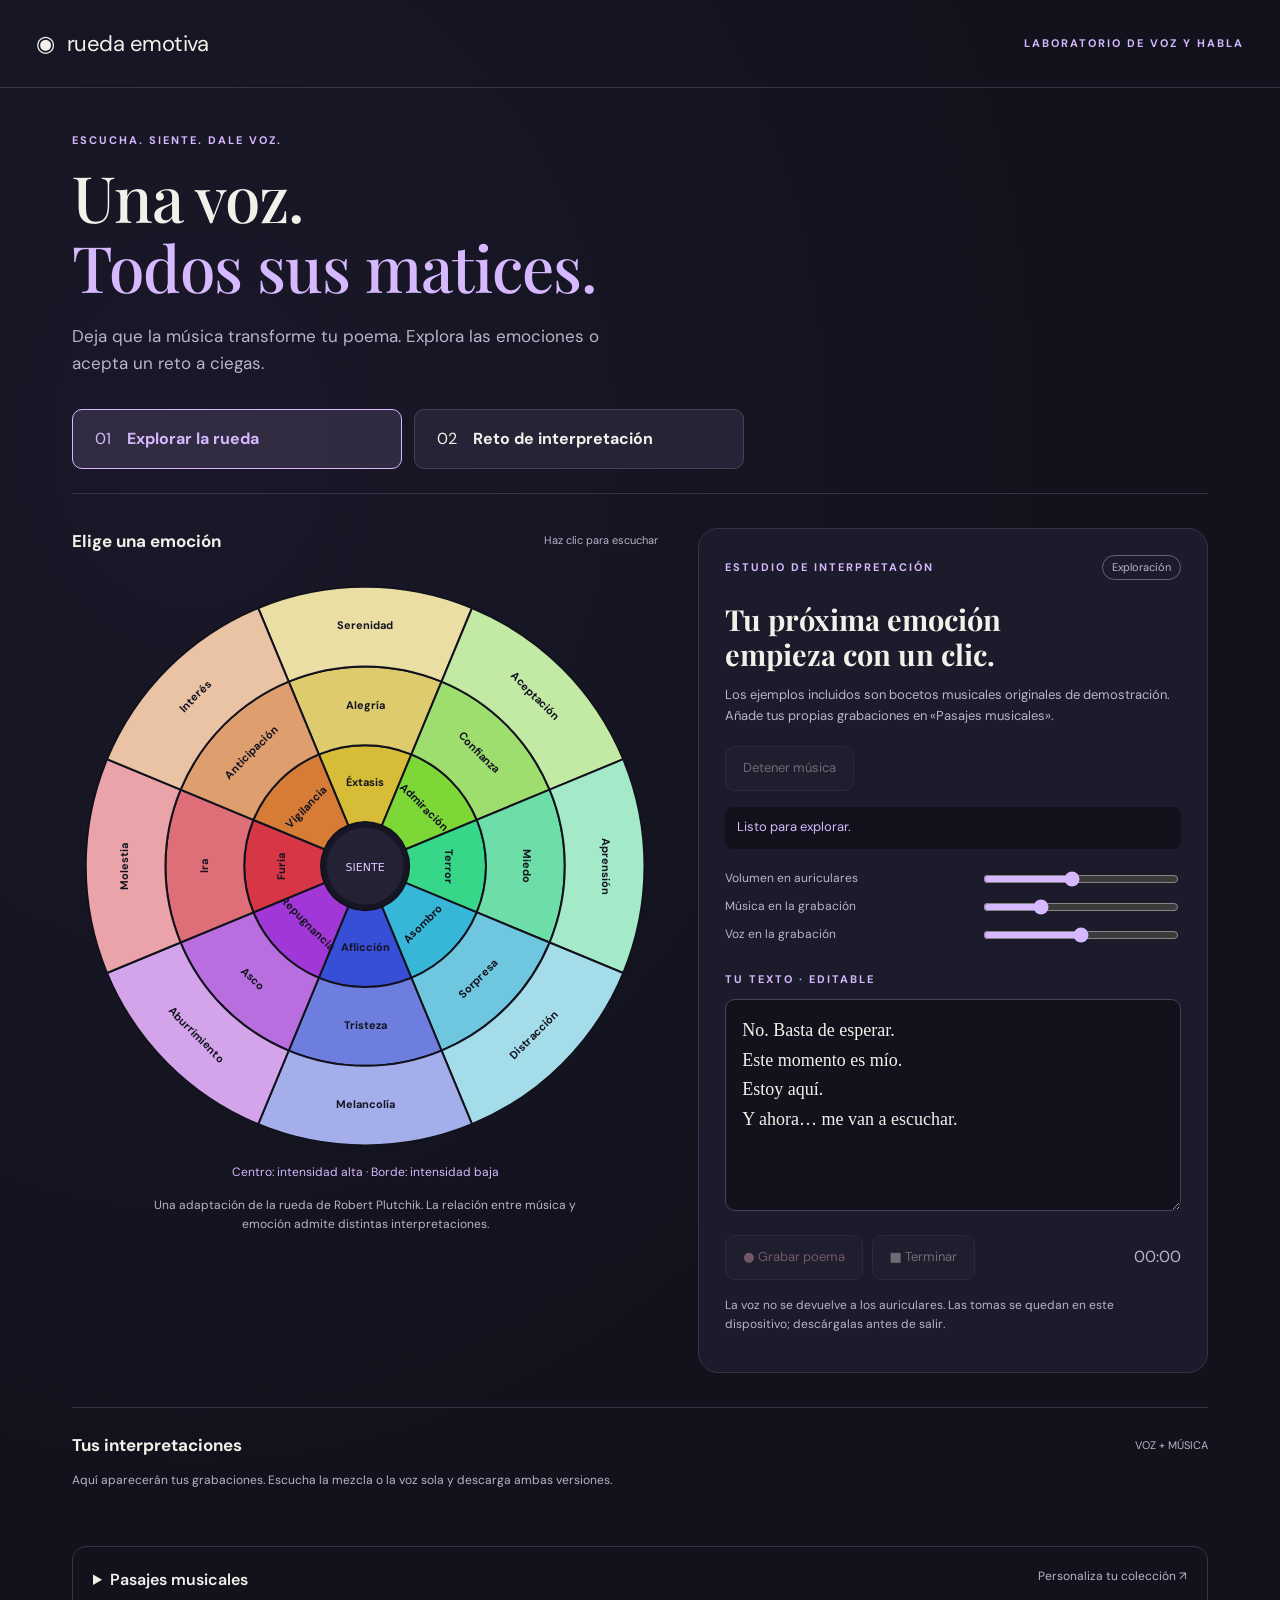
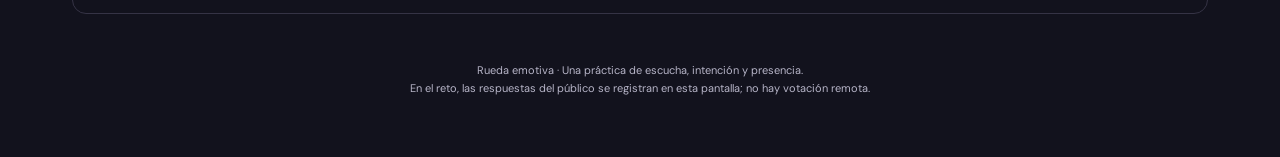
==== docs/index.html @ 5dce18ec "Add docs publishing directory for GitHub Pages" ====
<!doctype html>
<html lang="es">
<head>
  <meta charset="utf-8"><meta name="viewport" content="width=device-width, initial-scale=1">
  <meta name="theme-color" content="#17162a">
  <title>Rueda emotiva · Voz, música y poesía</title>
  <link rel="stylesheet" href="styles.css">
</head>
<body>
<header><a class="brand" href="./">◉ <span>rueda emotiva</span></a><span class="eyebrow">LABORATORIO DE VOZ Y HABLA</span></header>
<main>
  <section class="intro"><p class="eyebrow">ESCUCHA. SIENTE. DALE VOZ.</p><h1>Una voz.<br><span>Todos sus matices.</span></h1><p>Deja que la música transforme tu poema. Explora las emociones o acepta un reto a ciegas.</p></section>
  <nav class="modes" aria-label="Modo de actividad"><button id="exploreMode" aria-pressed="true">01 <strong>Explorar la rueda</strong></button><button id="challengeMode" aria-pressed="false">02 <strong>Reto de interpretación</strong></button></nav>
  <div class="workspace">
    <section class="wheel-panel" aria-labelledby="wheelHeading"><div class="section-label"><h2 id="wheelHeading">Elige una emoción</h2><span id="wheelHint">Haz clic para escuchar</span></div>
      <svg id="wheel" viewBox="0 0 640 640" aria-label="Rueda de Plutchik: ocho familias y tres intensidades" role="group"></svg>
      <p class="wheel-note">Centro: intensidad alta · Borde: intensidad baja</p><p class="caption">Una adaptación de la rueda de Robert Plutchik. La relación entre música y emoción admite distintas interpretaciones.</p>
    </section>
    <section class="studio" aria-labelledby="studioHeading">
      <div class="section-label"><span class="eyebrow">ESTUDIO DE INTERPRETACIÓN</span><span id="badge">Exploración</span></div>
      <h2 id="studioHeading">Tu próxima emoción<br>empieza con un clic.</h2><p id="trackInfo">Los ejemplos incluidos son bocetos musicales originales de demostración. Añade tus propias grabaciones en «Pasajes musicales».</p>
      <div id="challengeInstructions" hidden><p><strong>Antes de empezar:</strong> conecta auriculares y selecciona esa salida de audio. Solo el intérprete debe oír la música.</p><label class="check"><input type="checkbox" id="headphones"> Tengo los auriculares conectados</label><p class="caption">Escucha primero. Después pulsa «Grabar poema». El público puede adivinar haciendo clic en la rueda, sin cambiar la música.</p></div>
      <div class="transport"><button id="random" class="primary" hidden>Elegir pasaje al azar</button><button id="stopMusic" disabled>Detener música</button></div>
      <div class="status" id="status" role="status" aria-live="polite">Listo para explorar.</div>
      <div class="meters"><label>Volumen en auriculares <input id="monitorLevel" type="range" min="0" max="1" step="0.01" value="0.45"></label><label>Música en la grabación <input id="musicLevel" type="range" min="0" max="0.8" step="0.01" value="0.22"></label><label>Voz en la grabación <input id="voiceLevel" type="range" min="0" max="2" step="0.01" value="1"></label></div>
      <label for="poem" class="eyebrow">TU TEXTO · EDITABLE</label><textarea id="poem" rows="6" spellcheck="true">No. Basta de esperar.
Este momento es mío.
Estoy aquí.
Y ahora… me van a escuchar.</textarea>
      <div class="transport"><button id="record" class="record" disabled>● Grabar poema</button><button id="finish" disabled>■ Terminar</button><output id="timer" aria-label="Tiempo de grabación">00:00</output></div>
      <p class="caption">La voz no se devuelve a los auriculares. Las tomas se quedan en este dispositivo; descárgalas antes de salir.</p>
      <div id="guessPanel" hidden><p id="guess">Público: elige una emoción en la rueda.</p><button id="reveal" disabled>Revelar emoción y pasaje</button></div>
    </section>
  </div>
  <section class="takes" aria-labelledby="takesHeading"><div class="section-label"><h2 id="takesHeading">Tus interpretaciones</h2><span>VOZ + MÚSICA</span></div><p id="emptyTakes" class="caption">Aquí aparecerán tus grabaciones. Escucha la mezcla o la voz sola y descarga ambas versiones.</p><div id="takeList"></div></section>
  <details id="library"><summary>Pasajes musicales <span>Personaliza tu colección ↗</span></summary><div class="library-body"><p>Añade uno o varios archivos MP3, WAV, M4A u OGG por emoción, y elige el fragmento en segundos. Se guardan en este navegador cuando hay almacenamiento disponible. Para compartir la colección con otra computadora, expórtala e impórtala allí.</p><p class="caption">Las grabaciones comerciales sugeridas abajo no están incluidas. Usa archivos con permiso de uso; un enlace de YouTube no sirve como archivo para mezclar audio.</p>
      <form id="uploadForm"><label>Familia emocional<select id="familySelect"></select></label><label>Archivos de audio<input id="audioFiles" type="file" accept="audio/*,.mp3,.wav,.m4a,.ogg" multiple required></label><label>Inicio (segundos)<input id="clipStart" type="number" min="0" step="0.1" value="0" required></label><label>Final (segundos; vacío = hasta el final)<input id="clipEnd" type="number" min="0.1" step="0.1"></label><button class="primary" type="submit">Añadir pasajes</button></form>
      <label class="check"><input id="demos" type="checkbox" checked> Incluir bocetos de demostración en la selección aleatoria</label><p class="caption">Cada familia tiene dos bocetos sintéticos. Los tres niveles de esa familia comparten colección; no son grabaciones de las obras recomendadas.</p>
      <div class="transport"><button id="exportLibrary">Exportar colección</button><label class="file-button">Importar colección<input id="importLibrary" type="file" accept="application/json,.json"></label></div><div id="libraryStatus" role="status"></div><div id="passageList"></div><h3>Obras sugeridas para buscar</h3><div id="suggestions"></div>
  </div></details>
  <footer>Rueda emotiva · Una práctica de escucha, intención y presencia.<br>En el reto, las respuestas del público se registran en esta pantalla; no hay votación remota.</footer>
</main><script src="app.js" defer></script>
</body></html>
---- docs/styles.css ----
@import url('https://fonts.googleapis.com/css2?family=DM+Sans:wght@400;500;600;700&family=Playfair+Display:wght@500;600&display=swap');
:root{color-scheme:dark;--bg:#12121d;--panel:#1b1b2b;--ink:#f3f0ea;--muted:#b7b5c8;--line:#353345;--accent:#d6b8ff}*{box-sizing:border-box}body{margin:0;background:radial-gradient(ellipse at 15% 25%,#26213a66,transparent 55%),var(--bg);color:var(--ink);font-family:'DM Sans',system-ui,sans-serif;line-height:1.6}header{max-width:1280px;margin:auto;padding:26px 36px;display:flex;justify-content:space-between;align-items:center;border-bottom:1px solid var(--line)}.brand{font-size:22px;letter-spacing:-.5px;color:var(--ink);text-decoration:none;display:flex;gap:12px;align-items:center}.brand:first-letter{color:var(--accent)}.eyebrow{font-size:11px;letter-spacing:2px;font-weight:700;color:var(--accent)}main{max-width:1200px;margin:auto;padding:32px}.intro{margin:12px 0 32px;max-width:730px}.intro h1{font-family:'Playfair Display',Georgia,serif;font-size:clamp(38px,5vw,66px);font-weight:500;line-height:1.1;margin:12px 0 20px;letter-spacing:-1px}.intro h1 span{color:var(--accent)}.intro>p:last-child{color:var(--muted);font-size:17px;max-width:560px}.modes{display:flex;gap:12px;border-bottom:1px solid var(--line);padding-bottom:24px}.modes button{flex:1;max-width:330px;display:flex;gap:16px;align-items:center;padding:16px 22px}.modes button[aria-pressed=true]{background:#d6b8ff1f;border-color:var(--accent);color:var(--accent)}button,.file-button{font:inherit;color:var(--ink);background:#252436;border:1px solid #454257;border-radius:10px;padding:11px 17px;cursor:pointer;transition:background .15s}button:hover:not(:disabled),.file-button:hover{background:#3a354d}button:disabled{opacity:.38;cursor:not-allowed}button:focus-visible,summary:focus-visible,a:focus-visible,input:focus-visible,textarea:focus-visible,select:focus-visible{outline:3px solid #fff;outline-offset:4px}.primary{background:var(--accent);color:#251b33;border-color:var(--accent);font-weight:700}.primary:hover:not(:disabled){background:#e5d0ff}.workspace{display:grid;grid-template-columns:1.15fr 1fr;gap:40px;padding:34px 0}.section-label{display:flex;align-items:center;justify-content:space-between;gap:14px}.section-label h2{font-size:17px;margin:0}.section-label>span:last-child{font-size:11px;color:var(--muted)}#wheel{display:block;width:100%;height:auto;overflow:visible;margin:18px 0 0}.wedge{cursor:pointer;outline:none}.wedge path{stroke:var(--bg);stroke-width:2;transition:filter .15s;vector-effect:non-scaling-stroke}.wedge:hover path,.wedge:focus path{filter:brightness(1.2);stroke:white;stroke-width:3}.wedge[aria-pressed=true] path{stroke:white;stroke-width:4}.wedge text{font-family:'DM Sans',system-ui,sans-serif;fill:#141421;font-weight:700;font-size:12px;pointer-events:none}.wheel-note{text-align:center;color:var(--accent);font-size:12px;margin:4px}.caption{font-size:12px;color:var(--muted)}.wheel-panel>.caption{text-align:center;max-width:440px;margin:14px auto}.studio{background:var(--panel);border:1px solid var(--line);border-radius:20px;padding:26px;align-self:start}.studio h2{font-family:'Playfair Display',Georgia,serif;font-size:29px;line-height:1.2;margin:22px 0 12px}#trackInfo{font-size:13px;color:var(--muted);min-height:45px}#badge{border:1px solid #6d5e85;border-radius:20px;padding:3px 9px}.transport{display:flex;align-items:center;gap:9px;flex-wrap:wrap;margin:16px 0}.transport button{font-size:13px}.status{padding:10px 12px;background:#11111b;border-radius:8px;font-size:13px;color:var(--accent);min-height:42px}.meters{display:grid;gap:8px;margin:20px 0}.meters label{display:flex;align-items:center;justify-content:space-between;gap:15px;font-size:12px;color:var(--muted)}input[type=range]{width:43%;accent-color:var(--accent)}textarea{width:100%;resize:vertical;min-height:155px;margin:9px 0 0;border:1px solid #454257;border-radius:10px;background:#12121d;color:var(--ink);padding:16px;font-family:Georgia,serif;font-size:18px;line-height:1.65}.record{color:#ffbac6}.recording{animation:pulse 1s infinite;border-color:#f797aa}@keyframes pulse{50%{background:#713148}}#timer{margin-left:auto;font-variant-numeric:tabular-nums;color:var(--muted)}.check{display:flex;gap:10px;align-items:flex-start;font-size:13px;margin:12px 0}.check input{margin-top:5px;accent-color:var(--accent)}.takes{border-top:1px solid var(--line);padding:24px 0}.take{padding:20px;margin:16px 0;background:var(--panel);border:1px solid var(--line);border-radius:12px}.take h3{margin:0 0 8px;font-size:16px}.take audio{display:block;width:100%;margin:8px 0}.take a{color:var(--accent);font-size:13px}.take details{margin:12px 0}.take label{font-size:12px;color:var(--muted)}details#library{border:1px solid var(--line);border-radius:14px;margin:20px 0}summary{padding:20px;cursor:pointer;font-weight:600}summary span{float:right;font-weight:400;color:var(--muted);font-size:12px}.library-body{padding:0 22px 24px}.library-body>p{font-size:14px;color:var(--muted)}#uploadForm{display:grid;grid-template-columns:1fr 1fr;gap:15px;margin:22px 0}#uploadForm label{display:grid;gap:6px;font-size:12px;color:var(--muted)}input[type=number],input[type=file],select{min-width:0;width:100%;font:inherit;background:#12121d;color:var(--ink);border:1px solid #454257;border-radius:8px;padding:10px}#uploadForm button{align-self:end}#suggestions{display:grid;grid-template-columns:1fr 1fr;gap:10px}#suggestions a{color:var(--accent);font-size:13px;text-decoration:none;padding:12px;background:var(--panel);border-radius:8px}#suggestions a span{display:block;color:var(--muted);font-size:11px}.passage{padding:12px 0;border-bottom:1px solid var(--line);display:flex;justify-content:space-between;align-items:center;gap:12px;font-size:13px}.passage button{font-size:11px}.file-button{font-size:13px}.file-button input{display:none}footer{padding:28px 0;text-align:center;color:var(--muted);font-size:11px}#libraryStatus{font-size:13px;color:var(--accent)}[hidden]{display:none!important}@media(max-width:800px){header{padding:20px}header>.eyebrow{display:none}main{padding:22px 18px}.workspace{grid-template-columns:1fr;gap:24px}.wheel-panel{max-width:580px;width:100%;margin:auto}.studio{padding:22px}.modes button{padding:12px;font-size:12px}.intro h1{font-size:44px}#uploadForm,#suggestions{grid-template-columns:1fr}summary span{float:none;display:block;margin-top:5px}.meters label{font-size:11px}}@media(prefers-reduced-motion:reduce){*{animation:none!important;transition:none!important}}
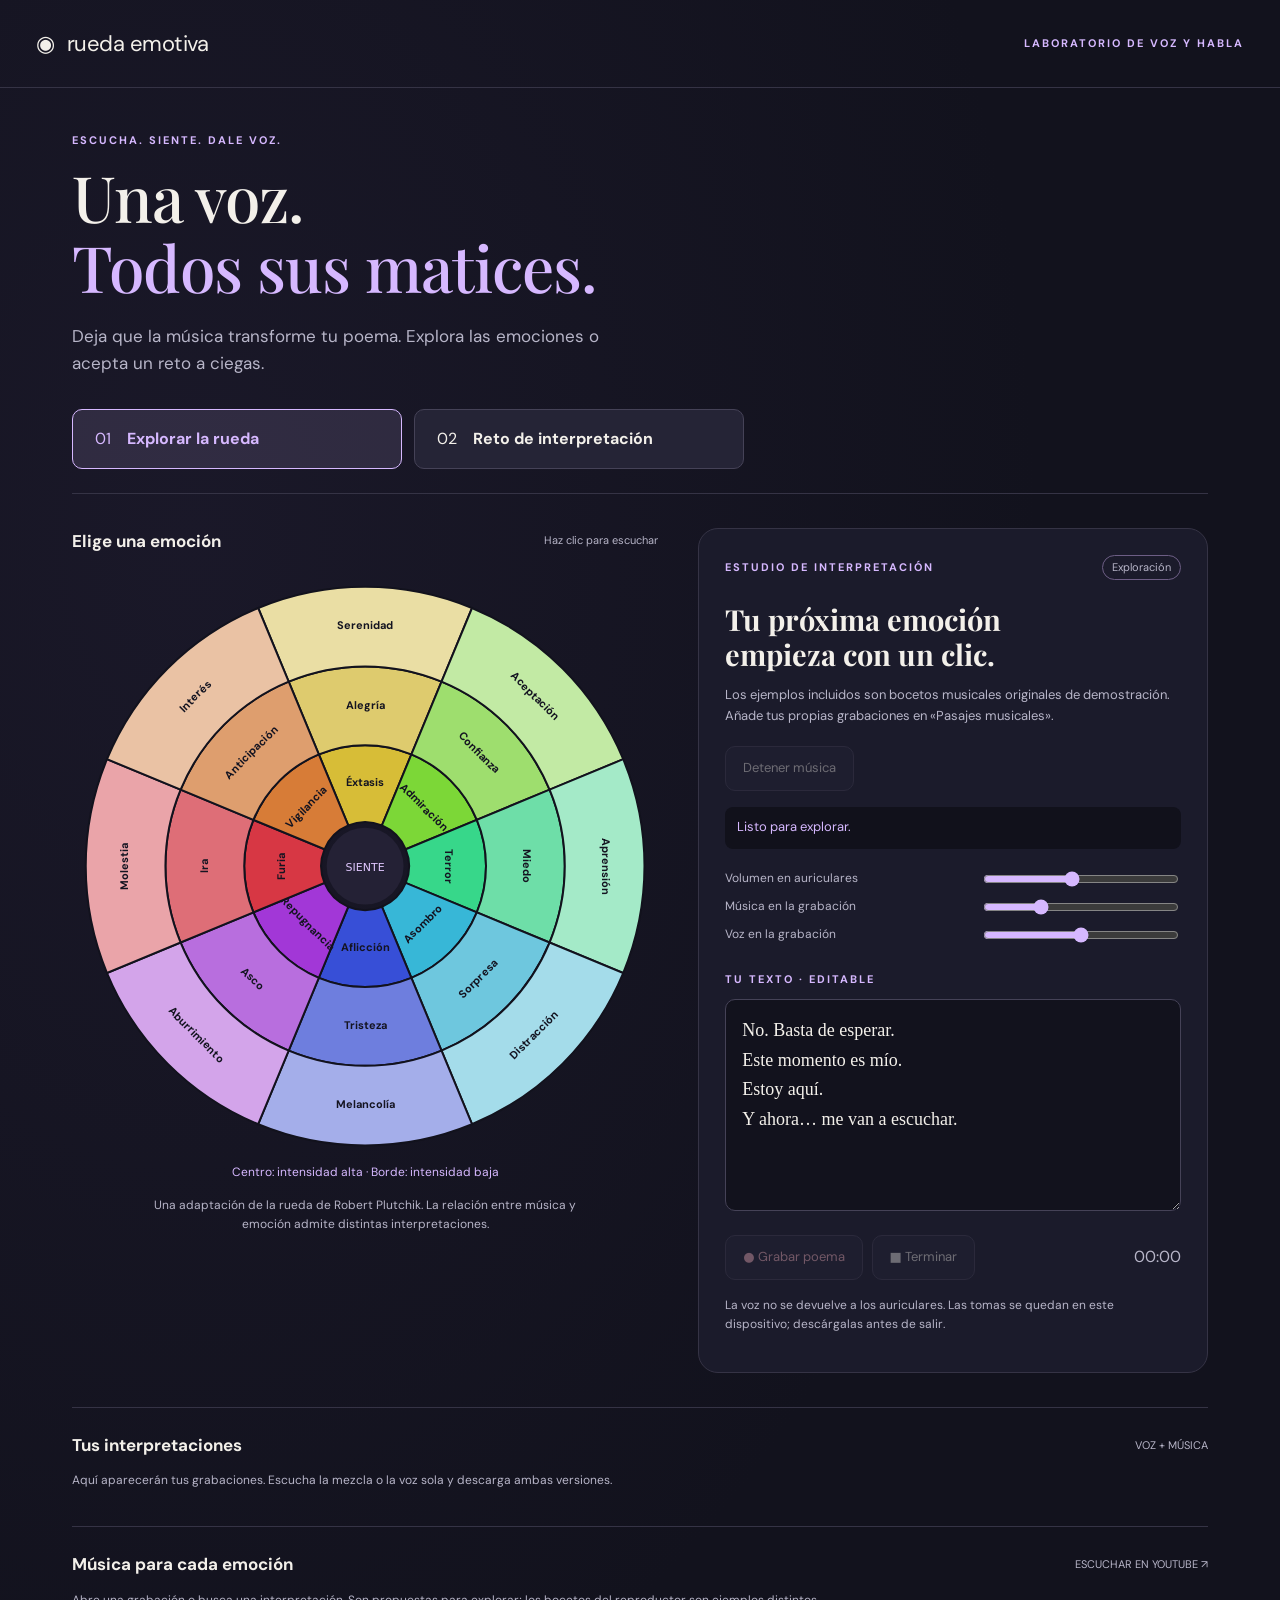
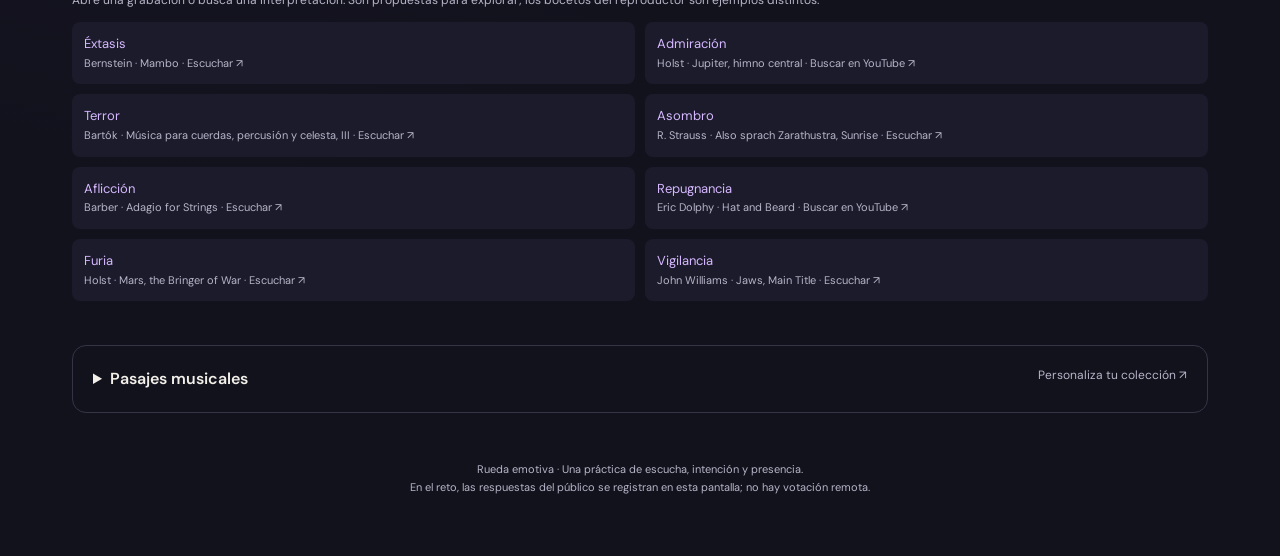
==== commit cda1f93f: "Make music links visible for every emotion and hide recommendations during blind challenges" ====
--- a/docs/index.html
+++ b/docs/index.html
@@ -19,6 +19,7 @@
     <section class="studio" aria-labelledby="studioHeading">
       <div class="section-label"><span class="eyebrow">ESTUDIO DE INTERPRETACIÓN</span><span id="badge">Exploración</span></div>
       <h2 id="studioHeading">Tu próxima emoción<br>empieza con un clic.</h2><p id="trackInfo">Los ejemplos incluidos son bocetos musicales originales de demostración. Añade tus propias grabaciones en «Pasajes musicales».</p>
+      <p id="suggestedTrack" hidden><a id="suggestedTrackLink" target="_blank" rel="noopener noreferrer"></a><br><span class="caption">Se abre en YouTube. Para mezclar esta obra con tu voz, añade su archivo en «Pasajes musicales».</span></p>
       <div id="challengeInstructions" hidden><p><strong>Antes de empezar:</strong> conecta auriculares y selecciona esa salida de audio. Solo el intérprete debe oír la música.</p><label class="check"><input type="checkbox" id="headphones"> Tengo los auriculares conectados</label><p class="caption">Escucha primero. Después pulsa «Grabar poema». El público puede adivinar haciendo clic en la rueda, sin cambiar la música.</p></div>
       <div class="transport"><button id="random" class="primary" hidden>Elegir pasaje al azar</button><button id="stopMusic" disabled>Detener música</button></div>
       <div class="status" id="status" role="status" aria-live="polite">Listo para explorar.</div>
@@ -33,10 +34,11 @@
     </section>
   </div>
   <section class="takes" aria-labelledby="takesHeading"><div class="section-label"><h2 id="takesHeading">Tus interpretaciones</h2><span>VOZ + MÚSICA</span></div><p id="emptyTakes" class="caption">Aquí aparecerán tus grabaciones. Escucha la mezcla o la voz sola y descarga ambas versiones.</p><div id="takeList"></div></section>
+  <section id="musicResources" class="music-resources" aria-labelledby="musicHeading"><div class="section-label"><h2 id="musicHeading">Música para cada emoción</h2><span>ESCUCHAR EN YOUTUBE ↗</span></div><p class="caption">Abre una grabación o busca una interpretación. Son propuestas para explorar; los bocetos del reproductor son ejemplos distintos.</p><div id="suggestions"></div></section>
   <details id="library"><summary>Pasajes musicales <span>Personaliza tu colección ↗</span></summary><div class="library-body"><p>Añade uno o varios archivos MP3, WAV, M4A u OGG por emoción, y elige el fragmento en segundos. Se guardan en este navegador cuando hay almacenamiento disponible. Para compartir la colección con otra computadora, expórtala e impórtala allí.</p><p class="caption">Las grabaciones comerciales sugeridas abajo no están incluidas. Usa archivos con permiso de uso; un enlace de YouTube no sirve como archivo para mezclar audio.</p>
       <form id="uploadForm"><label>Familia emocional<select id="familySelect"></select></label><label>Archivos de audio<input id="audioFiles" type="file" accept="audio/*,.mp3,.wav,.m4a,.ogg" multiple required></label><label>Inicio (segundos)<input id="clipStart" type="number" min="0" step="0.1" value="0" required></label><label>Final (segundos; vacío = hasta el final)<input id="clipEnd" type="number" min="0.1" step="0.1"></label><button class="primary" type="submit">Añadir pasajes</button></form>
       <label class="check"><input id="demos" type="checkbox" checked> Incluir bocetos de demostración en la selección aleatoria</label><p class="caption">Cada familia tiene dos bocetos sintéticos. Los tres niveles de esa familia comparten colección; no son grabaciones de las obras recomendadas.</p>
-      <div class="transport"><button id="exportLibrary">Exportar colección</button><label class="file-button">Importar colección<input id="importLibrary" type="file" accept="application/json,.json"></label></div><div id="libraryStatus" role="status"></div><div id="passageList"></div><h3>Obras sugeridas para buscar</h3><div id="suggestions"></div>
+      <div class="transport"><button id="exportLibrary">Exportar colección</button><label class="file-button">Importar colección<input id="importLibrary" type="file" accept="application/json,.json"></label></div><div id="libraryStatus" role="status"></div><div id="passageList"></div>
   </div></details>
   <footer>Rueda emotiva · Una práctica de escucha, intención y presencia.<br>En el reto, las respuestas del público se registran en esta pantalla; no hay votación remota.</footer>
 </main><script src="app.js" defer></script>
--- a/docs/styles.css
+++ b/docs/styles.css
@@ -1,2 +1,4 @@
 @import url('https://fonts.googleapis.com/css2?family=DM+Sans:wght@400;500;600;700&family=Playfair+Display:wght@500;600&display=swap');
 :root{color-scheme:dark;--bg:#12121d;--panel:#1b1b2b;--ink:#f3f0ea;--muted:#b7b5c8;--line:#353345;--accent:#d6b8ff}*{box-sizing:border-box}body{margin:0;background:radial-gradient(ellipse at 15% 25%,#26213a66,transparent 55%),var(--bg);color:var(--ink);font-family:'DM Sans',system-ui,sans-serif;line-height:1.6}header{max-width:1280px;margin:auto;padding:26px 36px;display:flex;justify-content:space-between;align-items:center;border-bottom:1px solid var(--line)}.brand{font-size:22px;letter-spacing:-.5px;color:var(--ink);text-decoration:none;display:flex;gap:12px;align-items:center}.brand:first-letter{color:var(--accent)}.eyebrow{font-size:11px;letter-spacing:2px;font-weight:700;color:var(--accent)}main{max-width:1200px;margin:auto;padding:32px}.intro{margin:12px 0 32px;max-width:730px}.intro h1{font-family:'Playfair Display',Georgia,serif;font-size:clamp(38px,5vw,66px);font-weight:500;line-height:1.1;margin:12px 0 20px;letter-spacing:-1px}.intro h1 span{color:var(--accent)}.intro>p:last-child{color:var(--muted);font-size:17px;max-width:560px}.modes{display:flex;gap:12px;border-bottom:1px solid var(--line);padding-bottom:24px}.modes button{flex:1;max-width:330px;display:flex;gap:16px;align-items:center;padding:16px 22px}.modes button[aria-pressed=true]{background:#d6b8ff1f;border-color:var(--accent);color:var(--accent)}button,.file-button{font:inherit;color:var(--ink);background:#252436;border:1px solid #454257;border-radius:10px;padding:11px 17px;cursor:pointer;transition:background .15s}button:hover:not(:disabled),.file-button:hover{background:#3a354d}button:disabled{opacity:.38;cursor:not-allowed}button:focus-visible,summary:focus-visible,a:focus-visible,input:focus-visible,textarea:focus-visible,select:focus-visible{outline:3px solid #fff;outline-offset:4px}.primary{background:var(--accent);color:#251b33;border-color:var(--accent);font-weight:700}.primary:hover:not(:disabled){background:#e5d0ff}.workspace{display:grid;grid-template-columns:1.15fr 1fr;gap:40px;padding:34px 0}.section-label{display:flex;align-items:center;justify-content:space-between;gap:14px}.section-label h2{font-size:17px;margin:0}.section-label>span:last-child{font-size:11px;color:var(--muted)}#wheel{display:block;width:100%;height:auto;overflow:visible;margin:18px 0 0}.wedge{cursor:pointer;outline:none}.wedge path{stroke:var(--bg);stroke-width:2;transition:filter .15s;vector-effect:non-scaling-stroke}.wedge:hover path,.wedge:focus path{filter:brightness(1.2);stroke:white;stroke-width:3}.wedge[aria-pressed=true] path{stroke:white;stroke-width:4}.wedge text{font-family:'DM Sans',system-ui,sans-serif;fill:#141421;font-weight:700;font-size:12px;pointer-events:none}.wheel-note{text-align:center;color:var(--accent);font-size:12px;margin:4px}.caption{font-size:12px;color:var(--muted)}.wheel-panel>.caption{text-align:center;max-width:440px;margin:14px auto}.studio{background:var(--panel);border:1px solid var(--line);border-radius:20px;padding:26px;align-self:start}.studio h2{font-family:'Playfair Display',Georgia,serif;font-size:29px;line-height:1.2;margin:22px 0 12px}#trackInfo{font-size:13px;color:var(--muted);min-height:45px}#badge{border:1px solid #6d5e85;border-radius:20px;padding:3px 9px}.transport{display:flex;align-items:center;gap:9px;flex-wrap:wrap;margin:16px 0}.transport button{font-size:13px}.status{padding:10px 12px;background:#11111b;border-radius:8px;font-size:13px;color:var(--accent);min-height:42px}.meters{display:grid;gap:8px;margin:20px 0}.meters label{display:flex;align-items:center;justify-content:space-between;gap:15px;font-size:12px;color:var(--muted)}input[type=range]{width:43%;accent-color:var(--accent)}textarea{width:100%;resize:vertical;min-height:155px;margin:9px 0 0;border:1px solid #454257;border-radius:10px;background:#12121d;color:var(--ink);padding:16px;font-family:Georgia,serif;font-size:18px;line-height:1.65}.record{color:#ffbac6}.recording{animation:pulse 1s infinite;border-color:#f797aa}@keyframes pulse{50%{background:#713148}}#timer{margin-left:auto;font-variant-numeric:tabular-nums;color:var(--muted)}.check{display:flex;gap:10px;align-items:flex-start;font-size:13px;margin:12px 0}.check input{margin-top:5px;accent-color:var(--accent)}.takes{border-top:1px solid var(--line);padding:24px 0}.take{padding:20px;margin:16px 0;background:var(--panel);border:1px solid var(--line);border-radius:12px}.take h3{margin:0 0 8px;font-size:16px}.take audio{display:block;width:100%;margin:8px 0}.take a{color:var(--accent);font-size:13px}.take details{margin:12px 0}.take label{font-size:12px;color:var(--muted)}details#library{border:1px solid var(--line);border-radius:14px;margin:20px 0}summary{padding:20px;cursor:pointer;font-weight:600}summary span{float:right;font-weight:400;color:var(--muted);font-size:12px}.library-body{padding:0 22px 24px}.library-body>p{font-size:14px;color:var(--muted)}#uploadForm{display:grid;grid-template-columns:1fr 1fr;gap:15px;margin:22px 0}#uploadForm label{display:grid;gap:6px;font-size:12px;color:var(--muted)}input[type=number],input[type=file],select{min-width:0;width:100%;font:inherit;background:#12121d;color:var(--ink);border:1px solid #454257;border-radius:8px;padding:10px}#uploadForm button{align-self:end}#suggestions{display:grid;grid-template-columns:1fr 1fr;gap:10px}#suggestions a{color:var(--accent);font-size:13px;text-decoration:none;padding:12px;background:var(--panel);border-radius:8px}#suggestions a span{display:block;color:var(--muted);font-size:11px}.passage{padding:12px 0;border-bottom:1px solid var(--line);display:flex;justify-content:space-between;align-items:center;gap:12px;font-size:13px}.passage button{font-size:11px}.file-button{font-size:13px}.file-button input{display:none}footer{padding:28px 0;text-align:center;color:var(--muted);font-size:11px}#libraryStatus{font-size:13px;color:var(--accent)}[hidden]{display:none!important}@media(max-width:800px){header{padding:20px}header>.eyebrow{display:none}main{padding:22px 18px}.workspace{grid-template-columns:1fr;gap:24px}.wheel-panel{max-width:580px;width:100%;margin:auto}.studio{padding:22px}.modes button{padding:12px;font-size:12px}.intro h1{font-size:44px}#uploadForm,#suggestions{grid-template-columns:1fr}summary span{float:none;display:block;margin-top:5px}.meters label{font-size:11px}}@media(prefers-reduced-motion:reduce){*{animation:none!important;transition:none!important}}
+
+.music-resources{border-top:1px solid var(--line);padding:24px 0}#suggestedTrack{padding:12px;background:#d6b8ff12;border-radius:8px}#suggestedTrackLink{color:var(--accent);font-size:14px}#suggestedTrack .caption{display:inline-block;margin-top:8px}#suggestions a:hover{background:#302b43}#suggestions a:focus-visible{outline:3px solid white;outline-offset:3px}
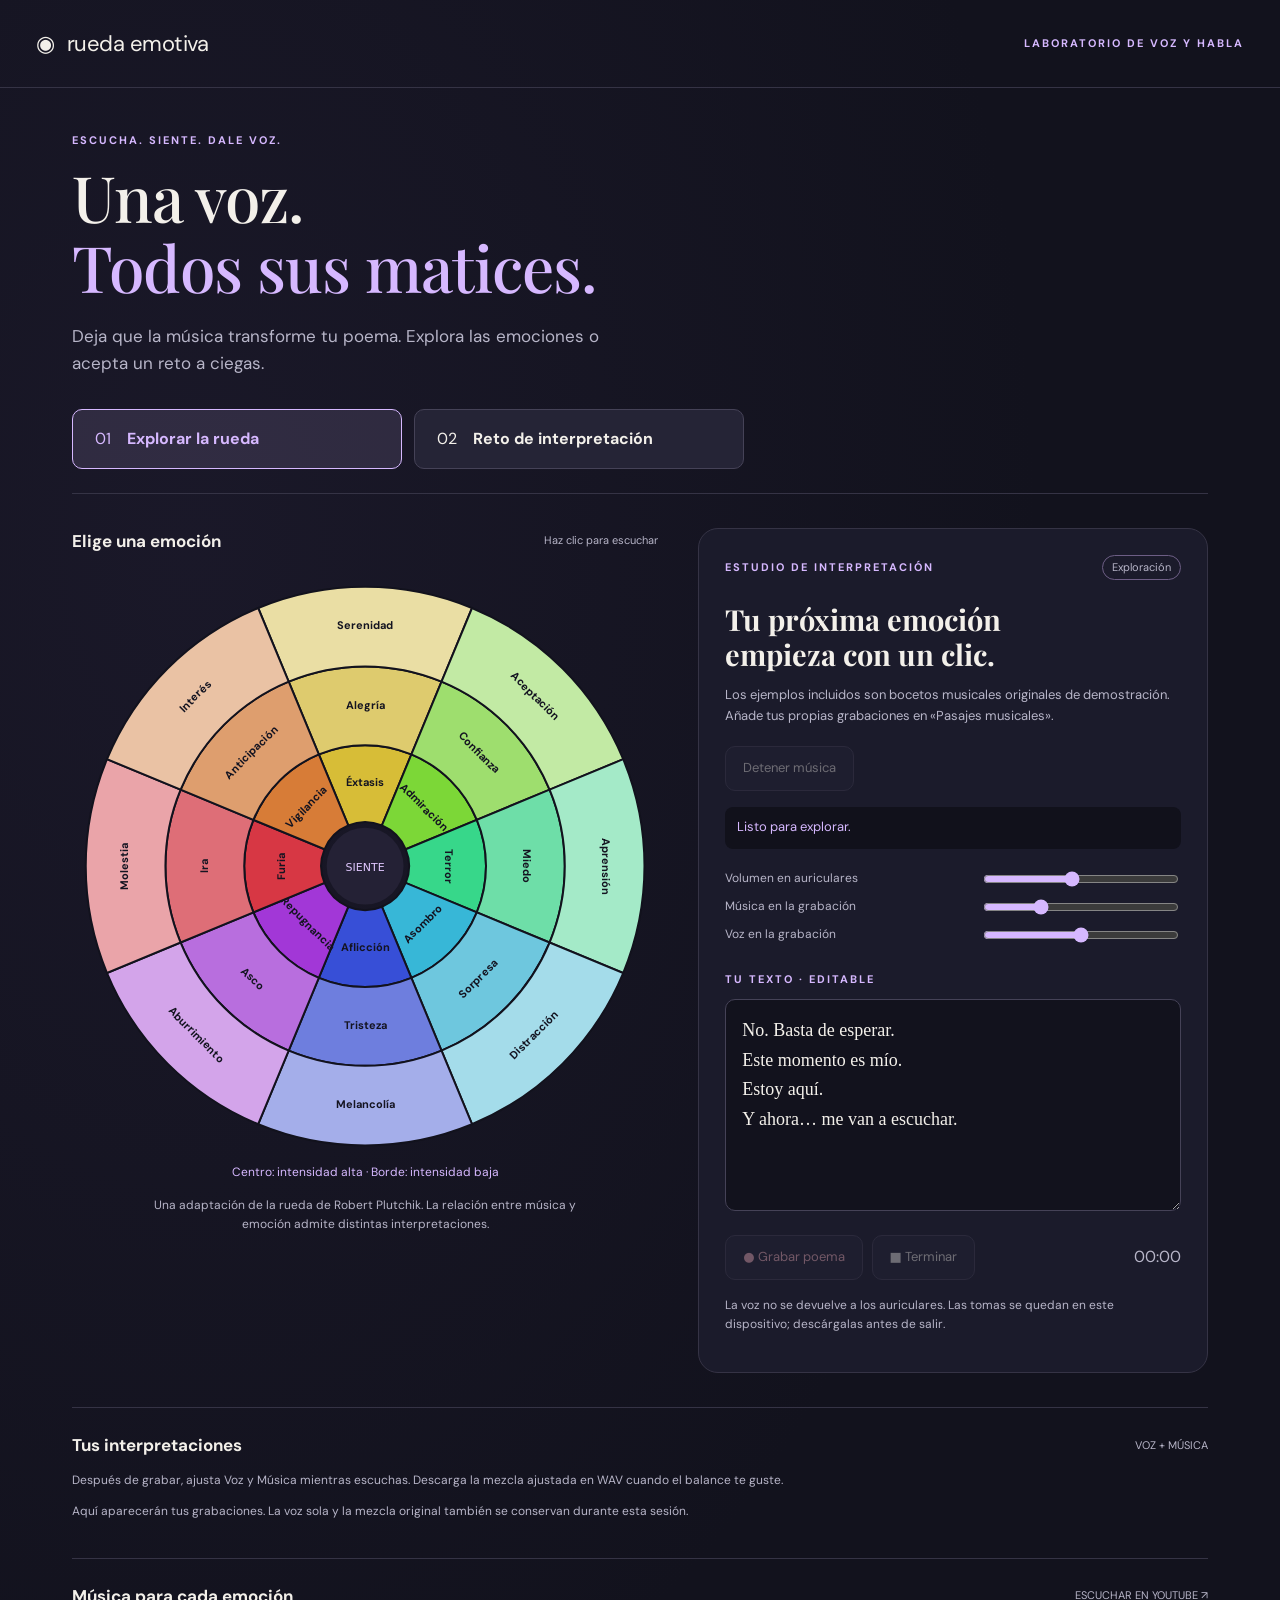
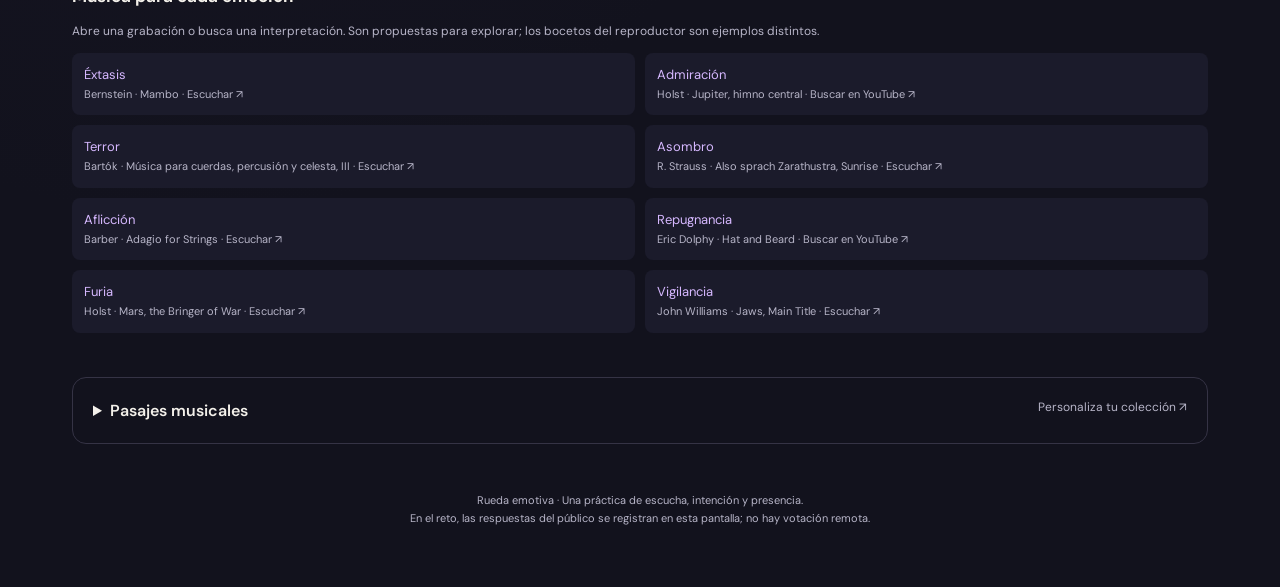
==== commit 08783bf8: "Add post-recording voice/music balance controls and adjusted WAV export" ====
--- a/docs/index.html
+++ b/docs/index.html
@@ -33,13 +33,14 @@
       <div id="guessPanel" hidden><p id="guess">Público: elige una emoción en la rueda.</p><button id="reveal" disabled>Revelar emoción y pasaje</button></div>
     </section>
   </div>
-  <section class="takes" aria-labelledby="takesHeading"><div class="section-label"><h2 id="takesHeading">Tus interpretaciones</h2><span>VOZ + MÚSICA</span></div><p id="emptyTakes" class="caption">Aquí aparecerán tus grabaciones. Escucha la mezcla o la voz sola y descarga ambas versiones.</p><div id="takeList"></div></section>
+  <section class="takes" aria-labelledby="takesHeading"><div class="section-label"><h2 id="takesHeading">Tus interpretaciones</h2><span>VOZ + MÚSICA</span></div><p class="caption">Después de grabar, ajusta Voz y Música mientras escuchas. Descarga la mezcla ajustada en WAV cuando el balance te guste.</p><p id="emptyTakes" class="caption">Aquí aparecerán tus grabaciones. La voz sola y la mezcla original también se conservan durante esta sesión.</p><div id="takeList"></div></section>
   <section id="musicResources" class="music-resources" aria-labelledby="musicHeading"><div class="section-label"><h2 id="musicHeading">Música para cada emoción</h2><span>ESCUCHAR EN YOUTUBE ↗</span></div><p class="caption">Abre una grabación o busca una interpretación. Son propuestas para explorar; los bocetos del reproductor son ejemplos distintos.</p><div id="suggestions"></div></section>
   <details id="library"><summary>Pasajes musicales <span>Personaliza tu colección ↗</span></summary><div class="library-body"><p>Añade uno o varios archivos MP3, WAV, M4A u OGG por emoción, y elige el fragmento en segundos. Se guardan en este navegador cuando hay almacenamiento disponible. Para compartir la colección con otra computadora, expórtala e impórtala allí.</p><p class="caption">Las grabaciones comerciales sugeridas abajo no están incluidas. Usa archivos con permiso de uso; un enlace de YouTube no sirve como archivo para mezclar audio.</p>
-      <form id="uploadForm"><label>Familia emocional<select id="familySelect"></select></label><label>Archivos de audio<input id="audioFiles" type="file" accept="audio/*,.mp3,.wav,.m4a,.ogg" multiple required></label><label>Inicio (segundos)<input id="clipStart" type="number" min="0" step="0.1" value="0" required></label><label>Final (segundos; vacío = hasta el final)<input id="clipEnd" type="number" min="0.1" step="0.1"></label><button class="primary" type="submit">Añadir pasajes</button></form>
-      <label class="check"><input id="demos" type="checkbox" checked> Incluir bocetos de demostración en la selección aleatoria</label><p class="caption">Cada familia tiene dos bocetos sintéticos. Los tres niveles de esa familia comparten colección; no son grabaciones de las obras recomendadas.</p>
+      <form id="uploadForm"><label>Emoción<select id="familySelect"></select></label><label>Archivos de audio<input id="audioFiles" type="file" accept="audio/*,.mp3,.wav,.m4a,.ogg" multiple required></label><label>Inicio (segundos)<input id="clipStart" type="number" min="0" step="0.1" value="0" required></label><label>Final (segundos; vacío = hasta el final)<input id="clipEnd" type="number" min="0.1" step="0.1"></label><button class="primary" type="submit">Añadir pasajes</button></form>
+      <label class="check"><input id="demos" type="checkbox" checked> Incluir bocetos de demostración en la selección aleatoria</label><p class="caption">Los círculos exteriores conservan los bocetos sintéticos. Cada emoción puede tener sus propios archivos; los pasajes de la biblioteca incluida sustituyen los bocetos solo en su segmento.</p>
       <div class="transport"><button id="exportLibrary">Exportar colección</button><label class="file-button">Importar colección<input id="importLibrary" type="file" accept="application/json,.json"></label></div><div id="libraryStatus" role="status"></div><div id="passageList"></div>
   </div></details>
   <footer>Rueda emotiva · Una práctica de escucha, intención y presencia.<br>En el reto, las respuestas del público se registran en esta pantalla; no hay votación remota.</footer>
 </main><script src="app.js" defer></script>
 </body></html>
+
--- a/docs/styles.css
+++ b/docs/styles.css
@@ -1,4 +1,6 @@
 @import url('https://fonts.googleapis.com/css2?family=DM+Sans:wght@400;500;600;700&family=Playfair+Display:wght@500;600&display=swap');
+.remix-editor{padding:16px;border:1px solid #514263;border-radius:12px;background:#151320;margin:16px 0}.remix-editor h4{margin:0 0 14px}.remix-editor>label{display:flex;align-items:center;gap:16px;margin:12px 0;font-size:14px}.remix-editor>label>span{width:56px}.remix-editor>label>input{flex:1;width:auto}.remix-editor output{min-width:48px;font-variant-numeric:tabular-nums}.remix-editor .transport>input{flex:1;min-width:90px}.remix-editor .primary{font-size:13px}
 :root{color-scheme:dark;--bg:#12121d;--panel:#1b1b2b;--ink:#f3f0ea;--muted:#b7b5c8;--line:#353345;--accent:#d6b8ff}*{box-sizing:border-box}body{margin:0;background:radial-gradient(ellipse at 15% 25%,#26213a66,transparent 55%),var(--bg);color:var(--ink);font-family:'DM Sans',system-ui,sans-serif;line-height:1.6}header{max-width:1280px;margin:auto;padding:26px 36px;display:flex;justify-content:space-between;align-items:center;border-bottom:1px solid var(--line)}.brand{font-size:22px;letter-spacing:-.5px;color:var(--ink);text-decoration:none;display:flex;gap:12px;align-items:center}.brand:first-letter{color:var(--accent)}.eyebrow{font-size:11px;letter-spacing:2px;font-weight:700;color:var(--accent)}main{max-width:1200px;margin:auto;padding:32px}.intro{margin:12px 0 32px;max-width:730px}.intro h1{font-family:'Playfair Display',Georgia,serif;font-size:clamp(38px,5vw,66px);font-weight:500;line-height:1.1;margin:12px 0 20px;letter-spacing:-1px}.intro h1 span{color:var(--accent)}.intro>p:last-child{color:var(--muted);font-size:17px;max-width:560px}.modes{display:flex;gap:12px;border-bottom:1px solid var(--line);padding-bottom:24px}.modes button{flex:1;max-width:330px;display:flex;gap:16px;align-items:center;padding:16px 22px}.modes button[aria-pressed=true]{background:#d6b8ff1f;border-color:var(--accent);color:var(--accent)}button,.file-button{font:inherit;color:var(--ink);background:#252436;border:1px solid #454257;border-radius:10px;padding:11px 17px;cursor:pointer;transition:background .15s}button:hover:not(:disabled),.file-button:hover{background:#3a354d}button:disabled{opacity:.38;cursor:not-allowed}button:focus-visible,summary:focus-visible,a:focus-visible,input:focus-visible,textarea:focus-visible,select:focus-visible{outline:3px solid #fff;outline-offset:4px}.primary{background:var(--accent);color:#251b33;border-color:var(--accent);font-weight:700}.primary:hover:not(:disabled){background:#e5d0ff}.workspace{display:grid;grid-template-columns:1.15fr 1fr;gap:40px;padding:34px 0}.section-label{display:flex;align-items:center;justify-content:space-between;gap:14px}.section-label h2{font-size:17px;margin:0}.section-label>span:last-child{font-size:11px;color:var(--muted)}#wheel{display:block;width:100%;height:auto;overflow:visible;margin:18px 0 0}.wedge{cursor:pointer;outline:none}.wedge path{stroke:var(--bg);stroke-width:2;transition:filter .15s;vector-effect:non-scaling-stroke}.wedge:hover path,.wedge:focus path{filter:brightness(1.2);stroke:white;stroke-width:3}.wedge[aria-pressed=true] path{stroke:white;stroke-width:4}.wedge text{font-family:'DM Sans',system-ui,sans-serif;fill:#141421;font-weight:700;font-size:12px;pointer-events:none}.wheel-note{text-align:center;color:var(--accent);font-size:12px;margin:4px}.caption{font-size:12px;color:var(--muted)}.wheel-panel>.caption{text-align:center;max-width:440px;margin:14px auto}.studio{background:var(--panel);border:1px solid var(--line);border-radius:20px;padding:26px;align-self:start}.studio h2{font-family:'Playfair Display',Georgia,serif;font-size:29px;line-height:1.2;margin:22px 0 12px}#trackInfo{font-size:13px;color:var(--muted);min-height:45px}#badge{border:1px solid #6d5e85;border-radius:20px;padding:3px 9px}.transport{display:flex;align-items:center;gap:9px;flex-wrap:wrap;margin:16px 0}.transport button{font-size:13px}.status{padding:10px 12px;background:#11111b;border-radius:8px;font-size:13px;color:var(--accent);min-height:42px}.meters{display:grid;gap:8px;margin:20px 0}.meters label{display:flex;align-items:center;justify-content:space-between;gap:15px;font-size:12px;color:var(--muted)}input[type=range]{width:43%;accent-color:var(--accent)}textarea{width:100%;resize:vertical;min-height:155px;margin:9px 0 0;border:1px solid #454257;border-radius:10px;background:#12121d;color:var(--ink);padding:16px;font-family:Georgia,serif;font-size:18px;line-height:1.65}.record{color:#ffbac6}.recording{animation:pulse 1s infinite;border-color:#f797aa}@keyframes pulse{50%{background:#713148}}#timer{margin-left:auto;font-variant-numeric:tabular-nums;color:var(--muted)}.check{display:flex;gap:10px;align-items:flex-start;font-size:13px;margin:12px 0}.check input{margin-top:5px;accent-color:var(--accent)}.takes{border-top:1px solid var(--line);padding:24px 0}.take{padding:20px;margin:16px 0;background:var(--panel);border:1px solid var(--line);border-radius:12px}.take h3{margin:0 0 8px;font-size:16px}.take audio{display:block;width:100%;margin:8px 0}.take a{color:var(--accent);font-size:13px}.take details{margin:12px 0}.take label{font-size:12px;color:var(--muted)}details#library{border:1px solid var(--line);border-radius:14px;margin:20px 0}summary{padding:20px;cursor:pointer;font-weight:600}summary span{float:right;font-weight:400;color:var(--muted);font-size:12px}.library-body{padding:0 22px 24px}.library-body>p{font-size:14px;color:var(--muted)}#uploadForm{display:grid;grid-template-columns:1fr 1fr;gap:15px;margin:22px 0}#uploadForm label{display:grid;gap:6px;font-size:12px;color:var(--muted)}input[type=number],input[type=file],select{min-width:0;width:100%;font:inherit;background:#12121d;color:var(--ink);border:1px solid #454257;border-radius:8px;padding:10px}#uploadForm button{align-self:end}#suggestions{display:grid;grid-template-columns:1fr 1fr;gap:10px}#suggestions a{color:var(--accent);font-size:13px;text-decoration:none;padding:12px;background:var(--panel);border-radius:8px}#suggestions a span{display:block;color:var(--muted);font-size:11px}.passage{padding:12px 0;border-bottom:1px solid var(--line);display:flex;justify-content:space-between;align-items:center;gap:12px;font-size:13px}.passage button{font-size:11px}.file-button{font-size:13px}.file-button input{display:none}footer{padding:28px 0;text-align:center;color:var(--muted);font-size:11px}#libraryStatus{font-size:13px;color:var(--accent)}[hidden]{display:none!important}@media(max-width:800px){header{padding:20px}header>.eyebrow{display:none}main{padding:22px 18px}.workspace{grid-template-columns:1fr;gap:24px}.wheel-panel{max-width:580px;width:100%;margin:auto}.studio{padding:22px}.modes button{padding:12px;font-size:12px}.intro h1{font-size:44px}#uploadForm,#suggestions{grid-template-columns:1fr}summary span{float:none;display:block;margin-top:5px}.meters label{font-size:11px}}@media(prefers-reduced-motion:reduce){*{animation:none!important;transition:none!important}}
 
 .music-resources{border-top:1px solid var(--line);padding:24px 0}#suggestedTrack{padding:12px;background:#d6b8ff12;border-radius:8px}#suggestedTrackLink{color:var(--accent);font-size:14px}#suggestedTrack .caption{display:inline-block;margin-top:8px}#suggestions a:hover{background:#302b43}#suggestions a:focus-visible{outline:3px solid white;outline-offset:3px}
+
